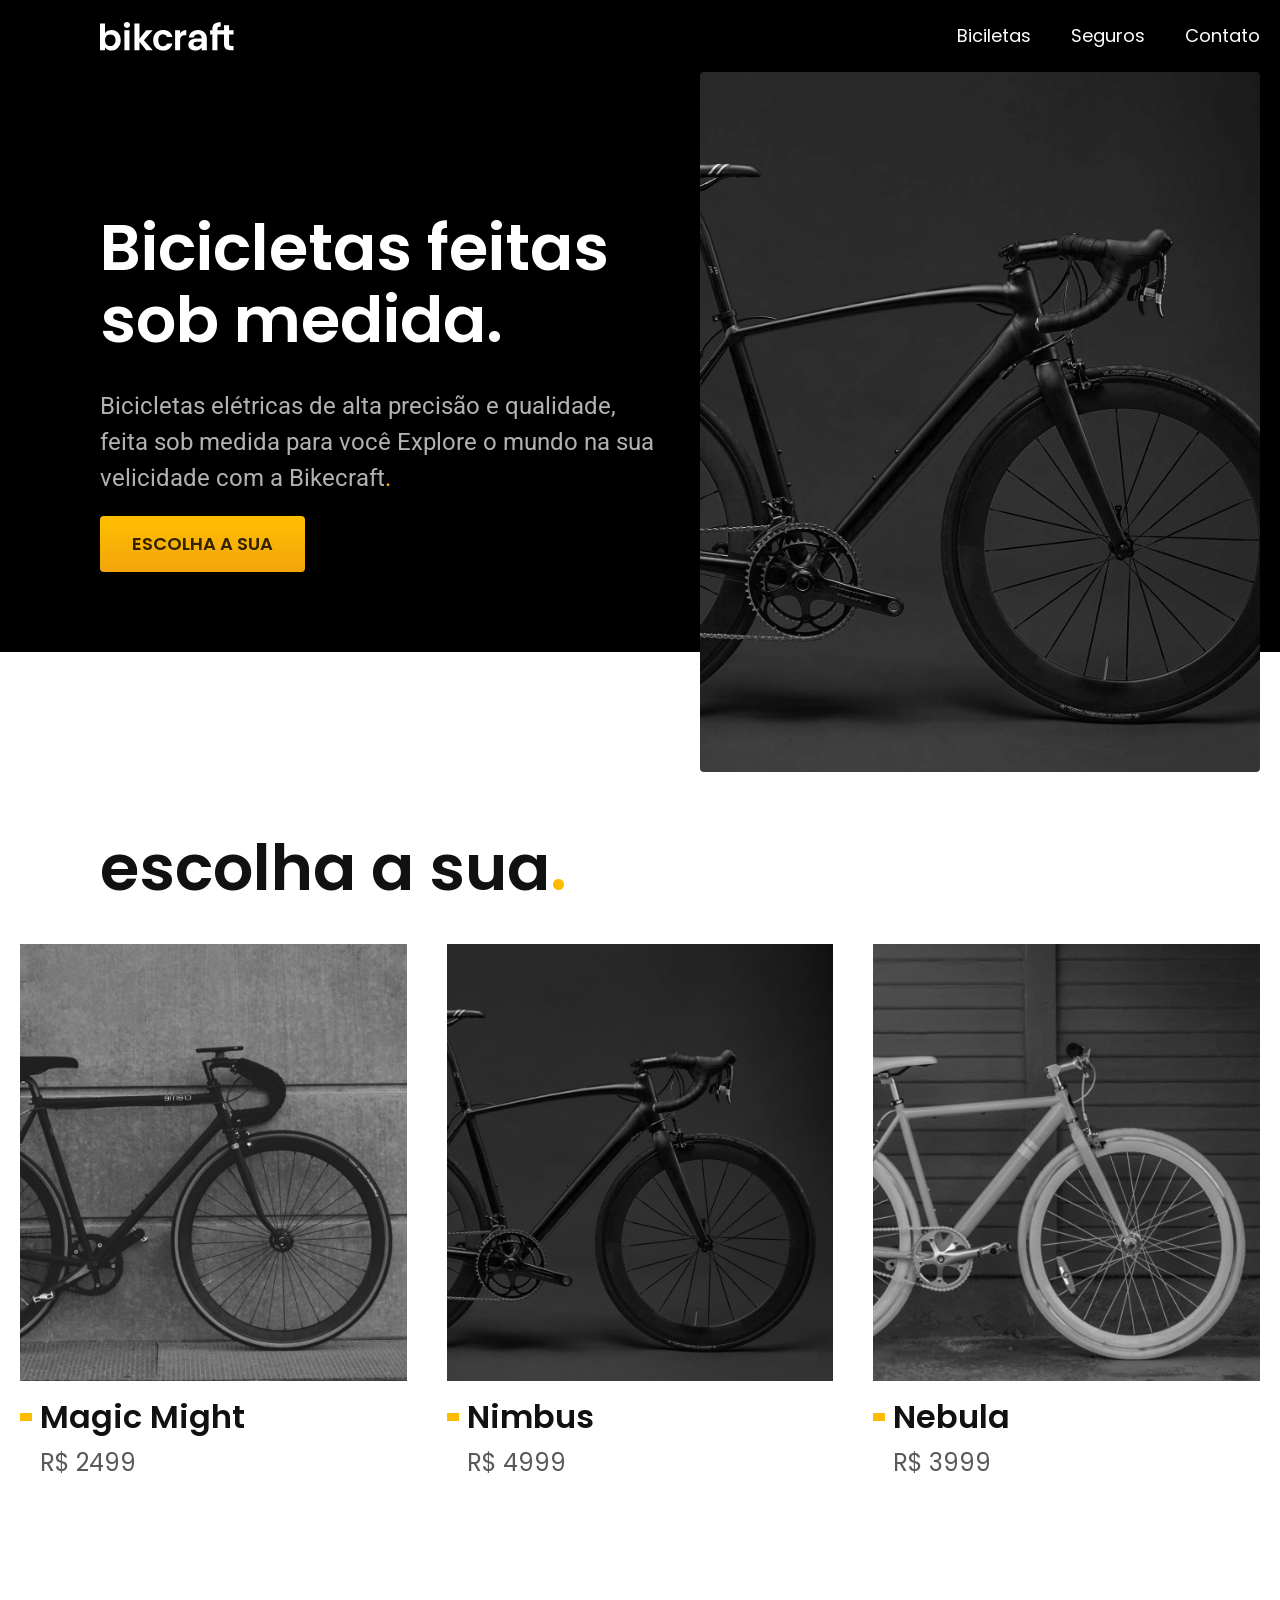
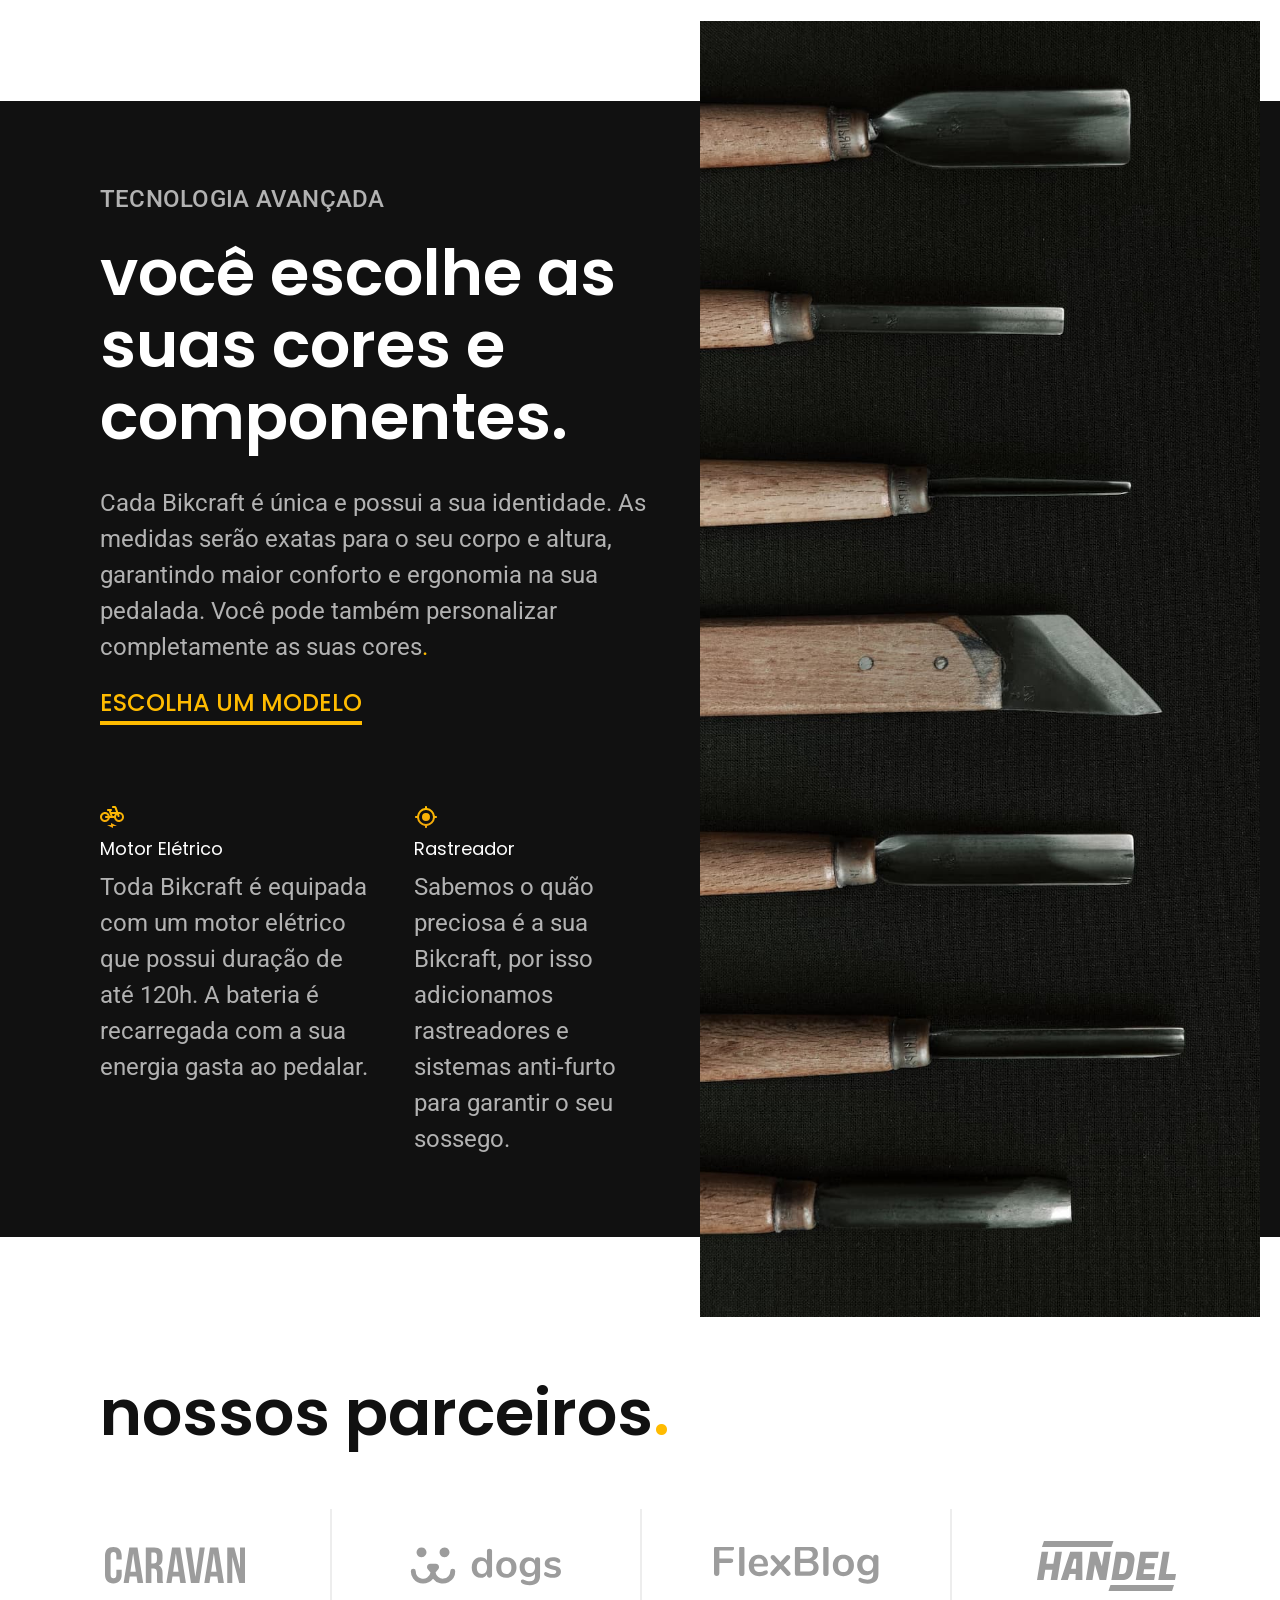
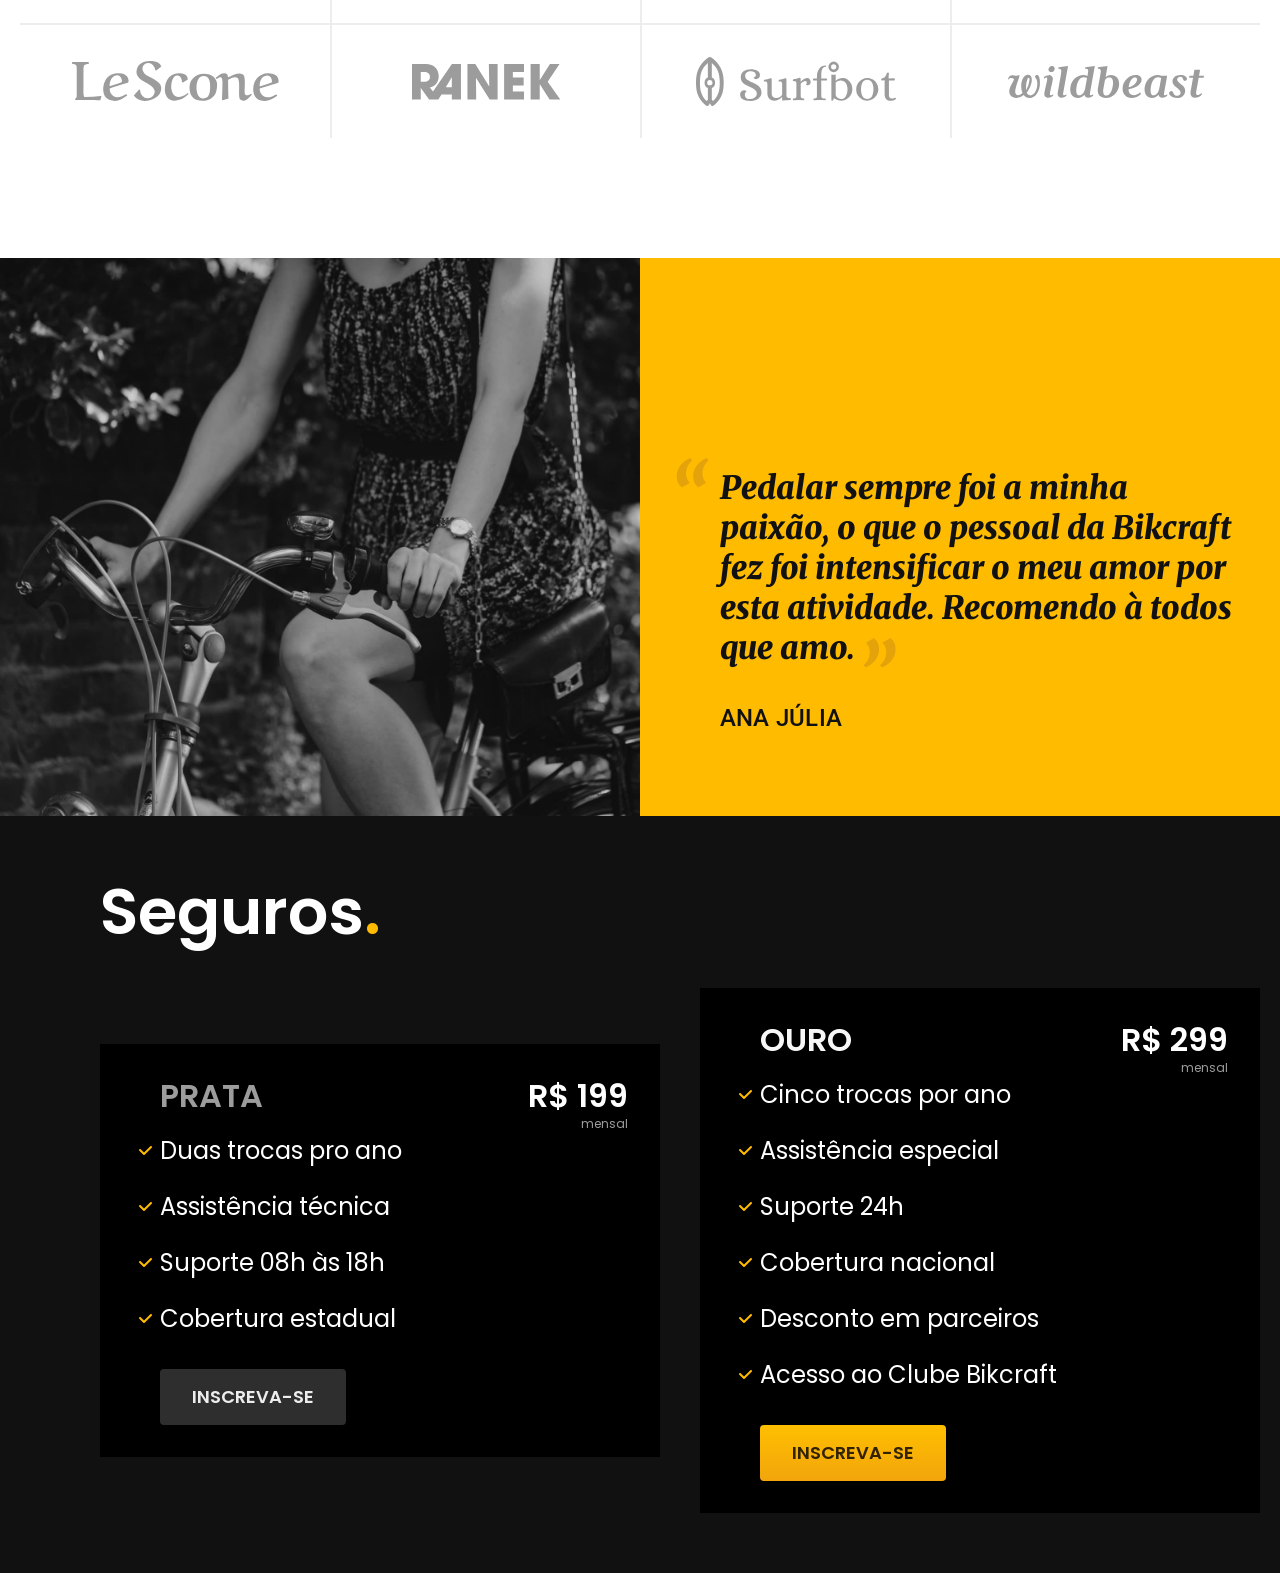
==== projeto-bikecraft/index.html @ 70ae2bdf "seguros" ====
<!DOCTYPE html>
<html lang="en">

<head>
    <meta charset="UTF-8">
    <meta name="viewport" content="width=device-width, initial-scale=1.0">
    <title>Bikecraft</title>
    <meta name="description"
        content="Bicicletas elétricas de alta precisão e qualidade, feita sob medida para o cliente. Explore o mundo na sua velocidade com a Bikecraft">

    <link rel="stylesheet" href="./css/style.css">

    <link rel="preconnect" href="https://fonts.googleapis.com">
    <link rel="preconnect" href="https://fonts.gstatic.com" crossorigin>
    <link
        href="https://fonts.googleapis.com/css2?family=Merriweather:ital,opsz,wght@0,18..144,300..900;1,18..144,300..900&family=Poppins:ital,wght@0,100;0,200;0,300;0,400;0,500;0,600;0,700;0,800;0,900;1,100;1,200;1,300;1,400;1,500;1,600;1,700;1,800;1,900&family=Roboto:ital,wght@0,100..900;1,100..900&display=swap"
        rel="stylesheet">
</head>

<body>
    <header class="header-bg">
        <div class="header container">
            <a href="./">
                <img src="./img/bikcraft.svg" alt="Bikecraft">
            </a>
            <nav aria-label="primaria">
                <ul class="header-menu font-1-m cor-0">
                    <li><a href="./biciletas">Biciletas</a></li>
                    <li><a href="./seguros">Seguros</a></li>
                    <li><a href="./contato">Contato</a></li>
                </ul>
            </nav>
        </div>
    </header>

    <main class="introducao-bg">
        <div class="introducao container">
            <div class="introducao-conteudo">
                <h1 class="font-1-xxl cor-0 ">Bicicletas feitas sob medida.</h1>
                <p class="font-2-l cor-5">Bicicletas elétricas de alta precisão e qualidade, feita sob medida para você
                    Explore o mundo na sua
                    velicidade com a Bikecraft<span class="cor-p1">.</span></p>
                <a class="botao" href="./bicicletas.html">Escolha a sua</a>
            </div>
            <div>
                <img src="./img/fotos/introducao.jpg" alt="bicicleta">
            </div>
        </div>
    </main>
    <article class="bicicletas-lista">
        <h2 class="container font-1-xxl">escolha a sua<span class="cor-p1">.</span></h2>
        <ul>
            <li>
                <a href="./bicicletas/magic.html">
                    <img src="./img/bicicletas/magic-home.jpg" alt="Bicicleta preta">
                    <h3 class="font-1-xl">Magic Might</h3>
                    <span class="font-2-m cor-8">R$ 2499</span>
                </a>
            </li>
            <li>
                <a href="./bicicletas/nimbus.html">
                    <img src="./img/bicicletas/nimbus-home.jpg" alt="Bicicleta preta">
                    <h3 class="font-1-xl">Nimbus</h3>
                    <span class="font-2-m cor-8">R$ 4999</span>
                </a>
            </li>
            <li>
                <a href="./bicicletas/nebula.html">
                    <img src="./img/bicicletas/nebula-home.jpg" alt="Bicicleta preta">
                    <h3 class="font-1-xl">Nebula</h3>
                    <span class="font-2-m cor-8">R$ 3999</span>
                </a>
            </li>

        </ul>
    </article>

    <article class="tecnologia-bg">
        <div class="tecnologia container">
            <div class="tecnologia-conteudo">
                <span class="font-2-l-b cor-5">tecnologia Avançada</span>
                <h2 class="font-1-xxl cor-0">você escolhe as suas cores e componentes.</h2>
                <p class="font-2-l cor-5">Cada Bikcraft é única e possui a sua identidade. As medidas serão exatas para
                    o seu corpo e altura, garantindo maior conforto e ergonomia na sua pedalada. Você pode também
                    personalizar completamente as suas cores<span class="cor-p1">.</span></p>
                <a class="link" href="./bicicletas.html">Escolha um modelo</a>
                <div class="tecnologia-vantagens">
                    <div>
                        <img src="./img/icones/eletrica.svg" alt="">
                        <h3 class="font-1-m cor-0">Motor Elétrico</h3>
                        <p class="font-2-s cor-5">Toda Bikcraft é equipada com um motor elétrico que possui duração de
                            até 120h. A bateria é recarregada com a sua energia gasta ao pedalar.</p>
                    </div>
                    <div>
                        <img src="./img/icones/rastreador.svg" alt="">
                        <h3 class="font-1-m cor-0">Rastreador</h3>
                        <p class="font-2-s cor-5">Sabemos o quão preciosa é a sua Bikcraft, por isso adicionamos
                            rastreadores e sistemas anti-furto para garantir o seu sossego.</p>
                    </div>
                </div>
            </div>
            <div class="tecnologia-imagem">
                <img src="./img/fotos/tecnologia.jpg" alt="">
            </div>
        </div>
    </article>

    <section class="parceiros" aria-label="Nossos Parceiros">
        <h2 class="container font-1-xxl">nossos parceiros<span class="cor-p1">.</span></h2>

        <ul>
            <li><img src="./img/parceiros/caravan.svg" alt="caravan"></li>
            <li><img src="./img/parceiros/dogs.svg" alt="dogs"></li>
            <li><img src="./img/parceiros/flexblog.svg" alt="flexblog"></li>
            <li><img src="./img/parceiros/handel.svg" alt="handel"></li>
            <li><img src="./img/parceiros/lescone.svg" alt="lescone"></li>
            <li><img src="./img/parceiros/ranek.svg" alt="ranek"></li>
            <li><img src="./img/parceiros/surfbot.svg" alt="surfbot"></li>
            <li><img src="./img/parceiros/wildbeast.svg" alt="wildbeast"></li>
        </ul>
    </section>

    <section class="depoimento" aria-label="Depoimento">
        <div>
            <img src="./img/fotos/depoimento.jpg" alt="Pessoa pedalando uma bicicleta Bikecraft">
        </div>
        <div class="depoimento-conteudo">
            <blockquote class="font-1-xl cor-p5">
                <p>Pedalar sempre foi a minha paixão, o que o pessoal da Bikcraft fez foi intensificar o meu amor por
                    esta atividade. Recomendo à todos que amo.</p>
            </blockquote>
            <span class=" font-2-l-b">Ana Júlia</span>
        </div>
    </section>

    <article class="seguros-bg">
        <div class="seguros container">
            <h2 class="font-1-xxl cor-0">
                Seguros<span class="cor-p1">.</span>
            </h2>

            <div class="seguros-item">
                <h3 class="font-1-xl cor-6">PRATA</h3>
                <span class="font-1-xl cor-0">R$ 199 <Span class="font-1-xs cor-6">mensal</Span></span>
                <ul class="font-2-m cor-0">
                    <li>Duas trocas pro ano</li>
                    <li>Assistência técnica</li>
                    <li>Suporte 08h às 18h</li>
                    <li>Cobertura estadual</li>
                </ul>
                <a class="botao segundario" href="./orcamento.html">Inscreva-se</a>
            </div>

            <div class="seguros-item">
                <h3 class="font-1-xl cor-1">OURO</h3>
                <span class="font-1-xl cor-0">R$ 299 <Span class="font-1-xs cor-6">mensal</Span></span>
                <ul class="font-2-m cor-0">
                    <li>Cinco trocas por ano</li>
                    <li>Assistência especial</li>
                    <li>Suporte 24h</li>
                    <li>Cobertura nacional</li>
                    <li>Desconto em parceiros</li>
                    <li>Acesso ao Clube Bikcraft</li>
                </ul>
                <a class="botao" href="./orcamento.html">Inscreva-se</a>
            </div>
        </div>
    </article>
</body>

</html>
---- projeto-bikecraft/css/style.css ----
@import url("./global/global.css");
@import url("./ultilidades/componentes.css");
@import url("./ultilidades/cores.css");

@import url("./global/header.css");

/* utilidades */
@import url("ultilidades/tipografria.css");

/* home */
@import url("./home/introducao.css");
@import url("./home/tecnologia.css");
@import url("./home/parceiros.css");
@import url("./home/depoimento.css");

/* bicicletas */
@import url("./bicicletas/bicicletas-lista.css");

/*Seguros*/
@import url("./seguros/seguros.css");
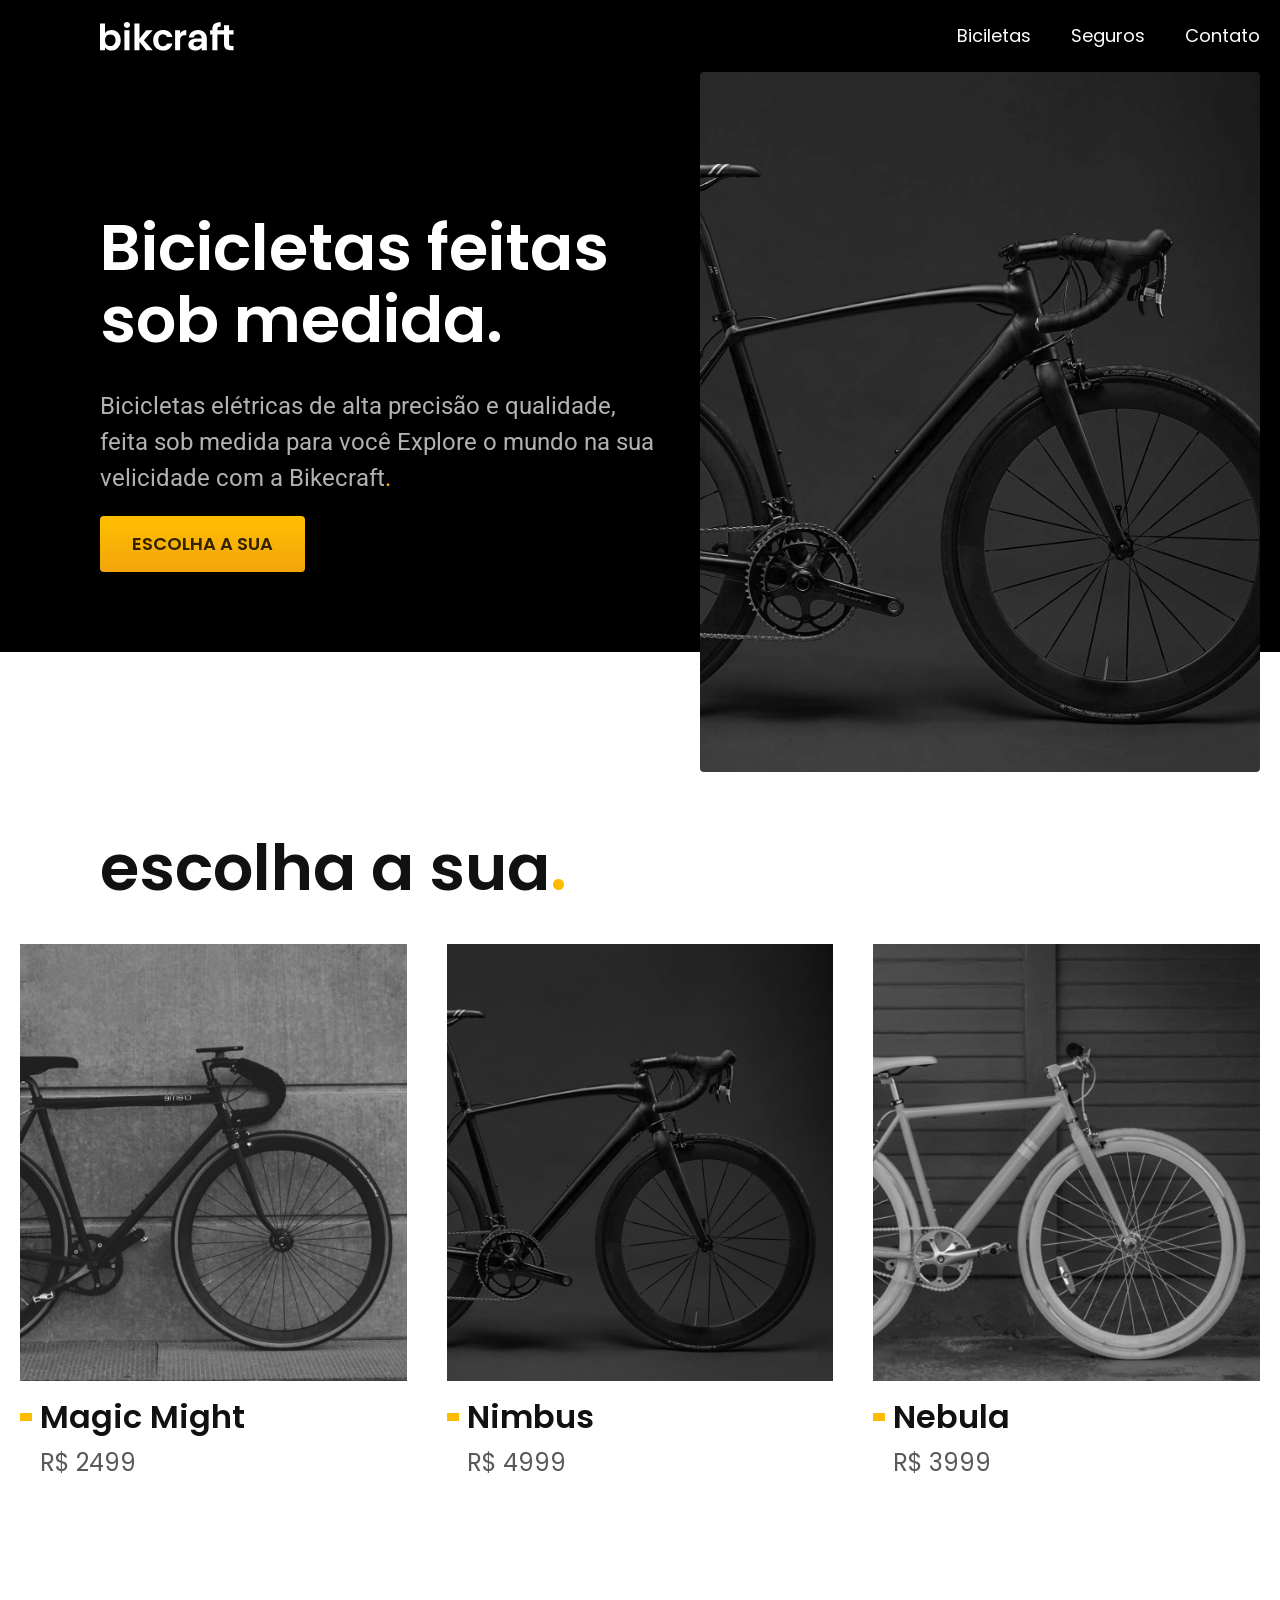
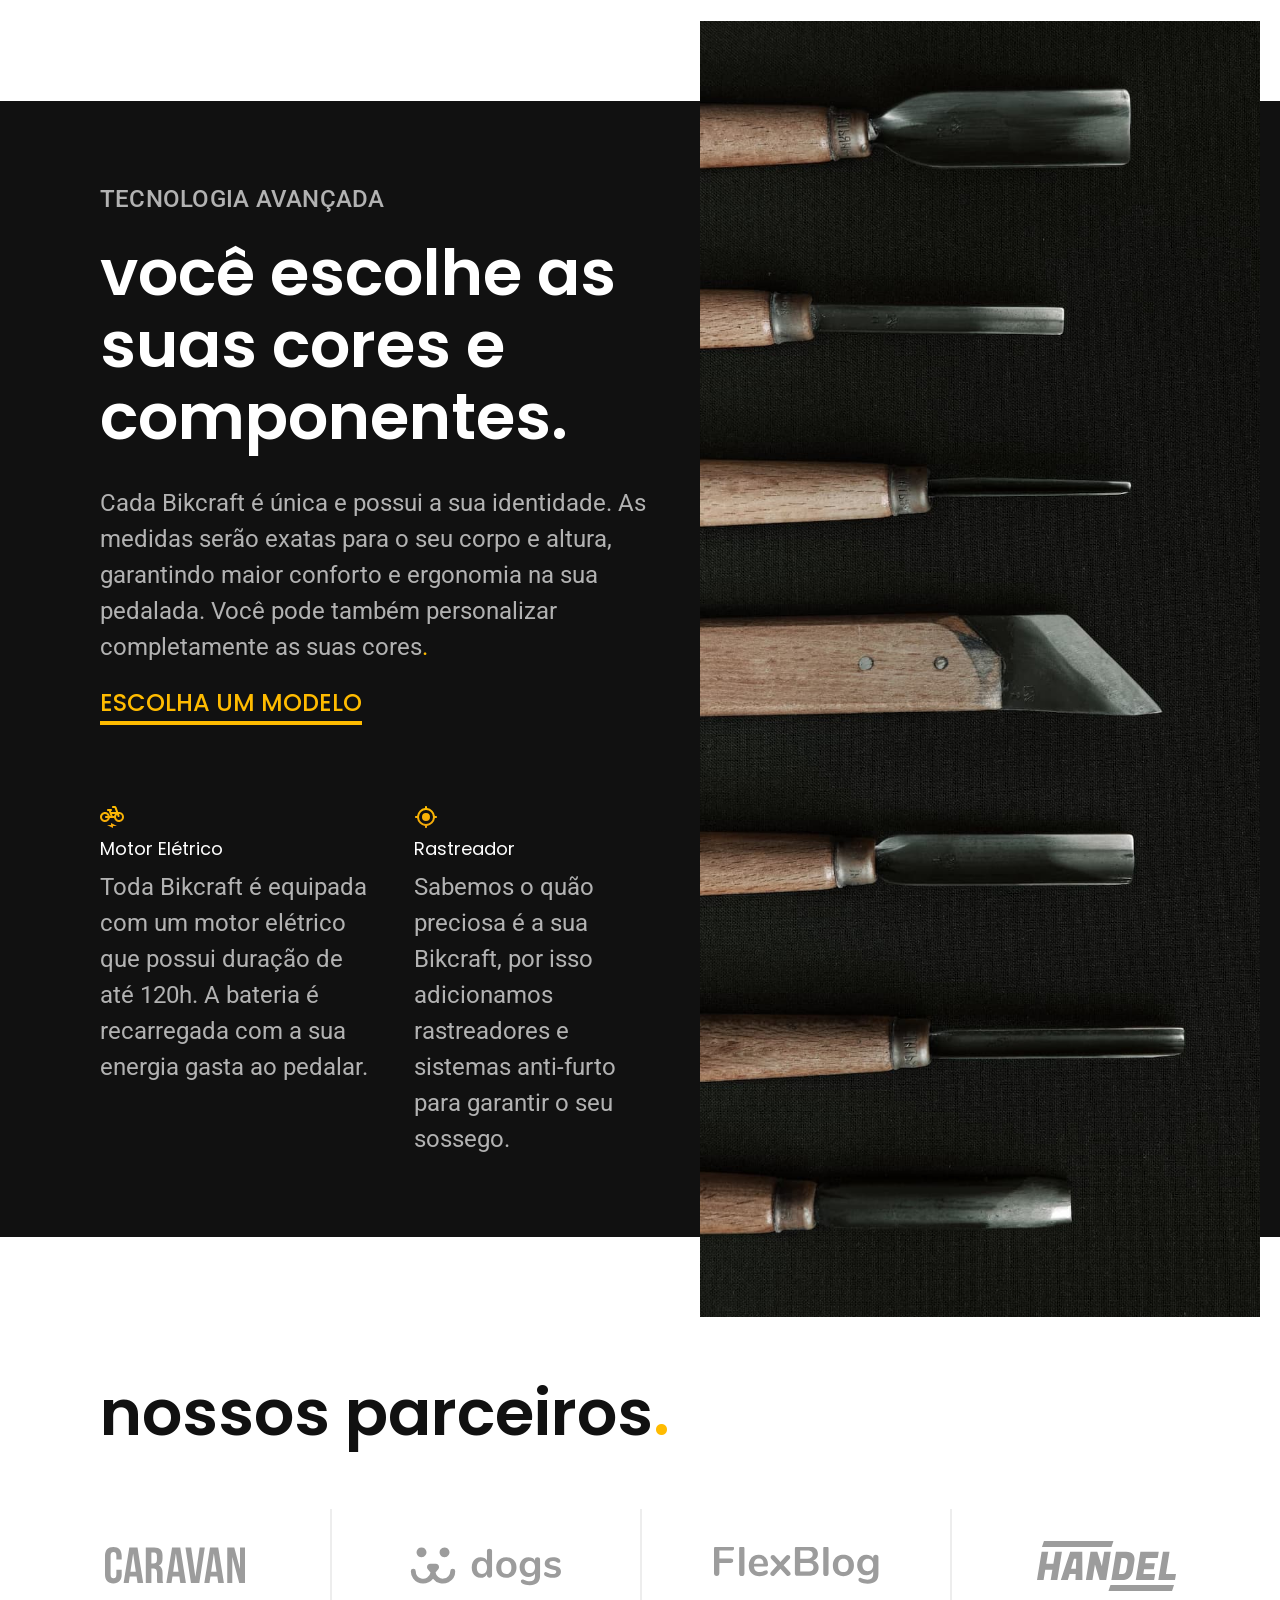
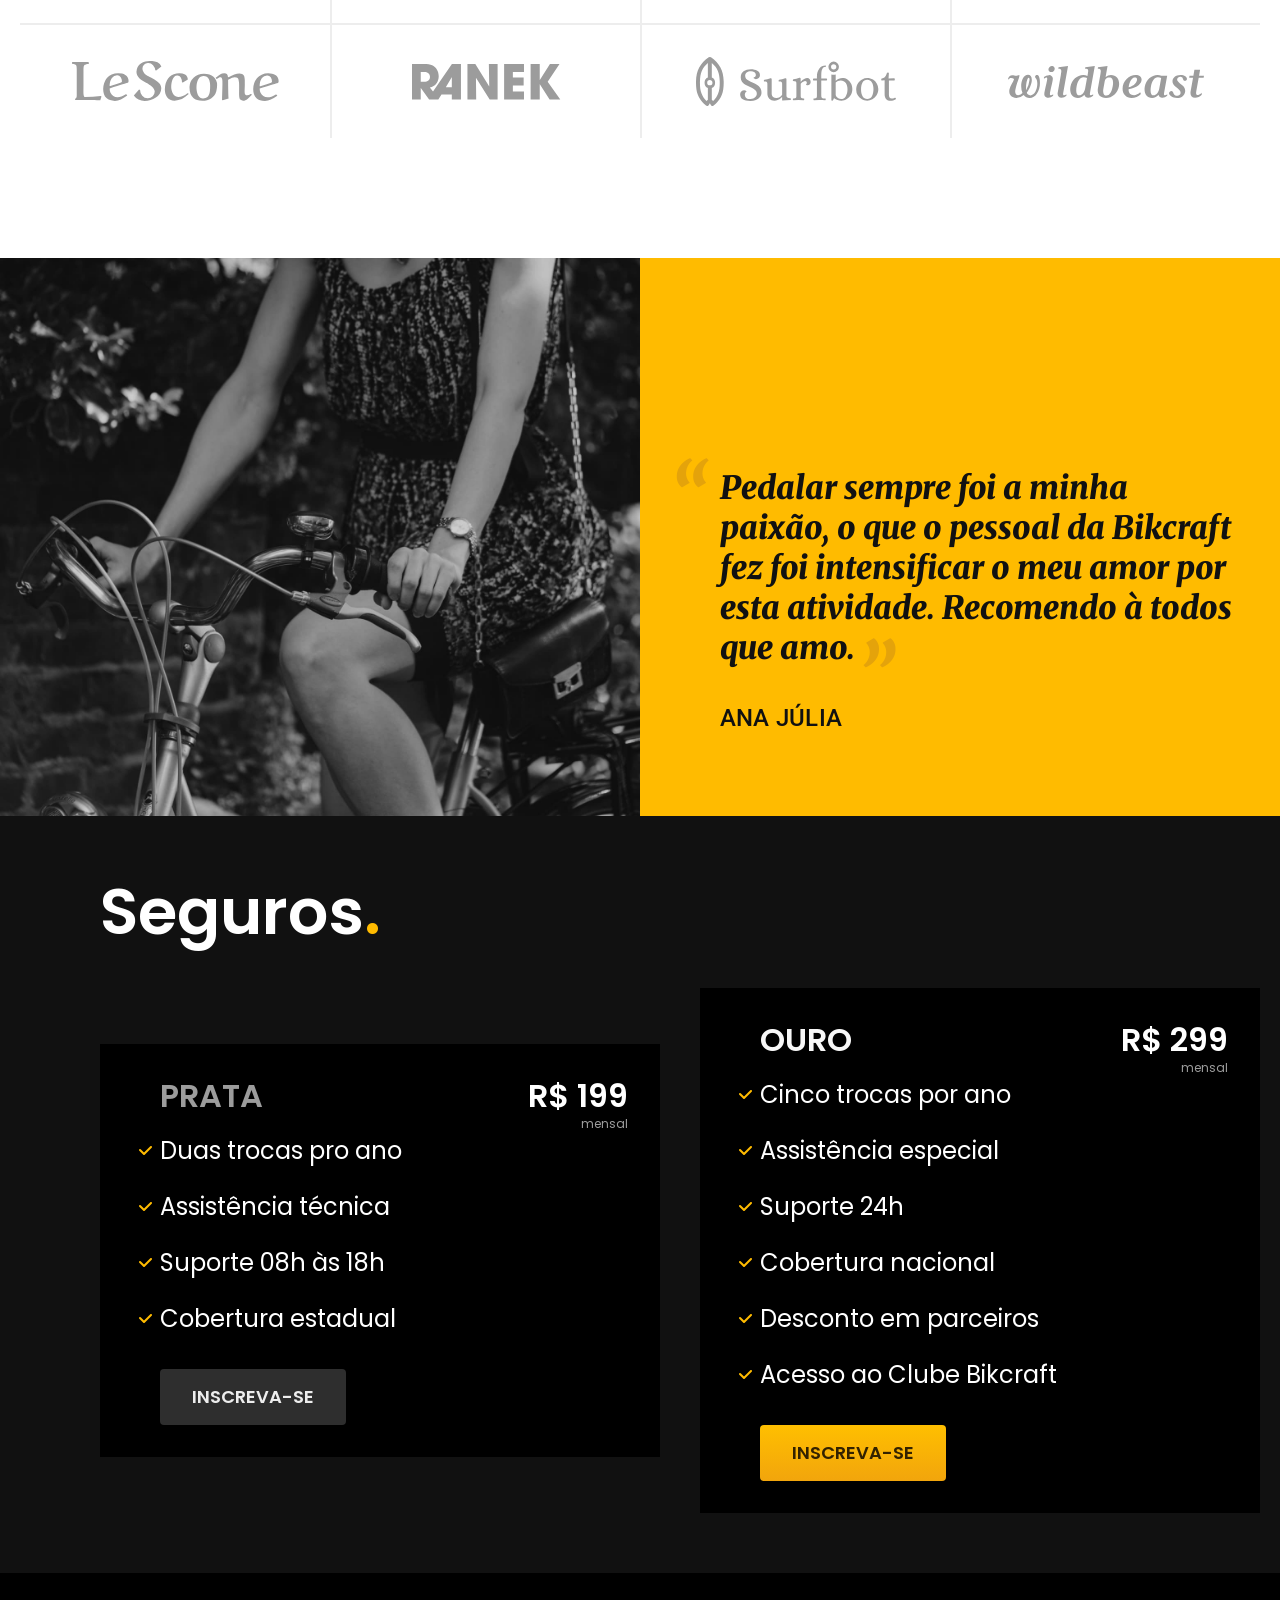
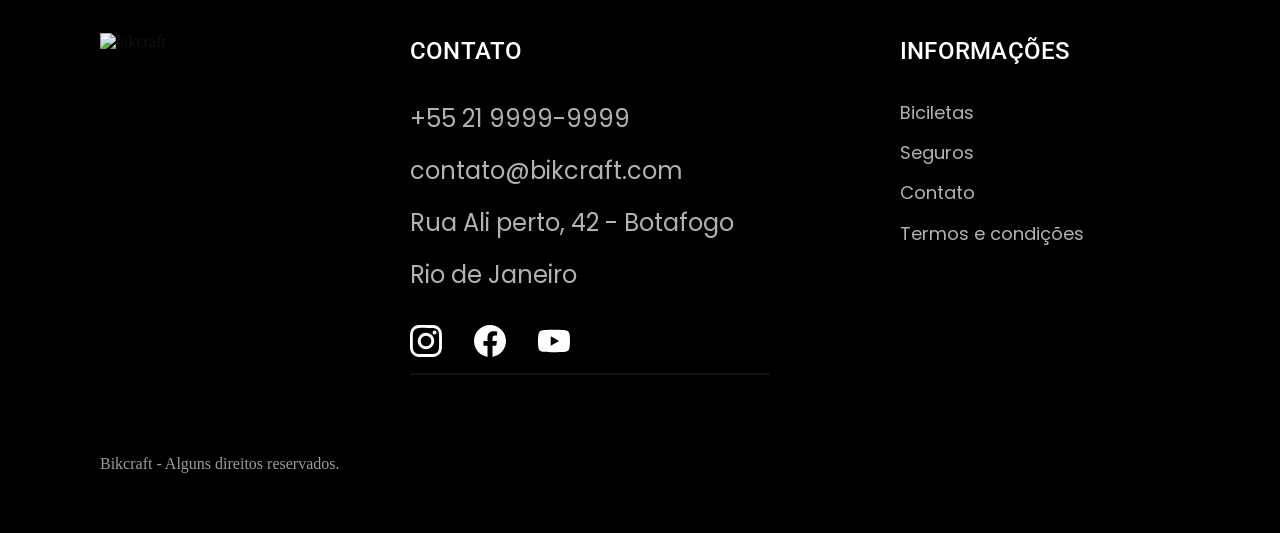
==== commit 033273c3: "footer" ====
--- a/projeto-bikecraft/index.html
+++ b/projeto-bikecraft/index.html
@@ -166,6 +166,48 @@
             </div>
         </div>
     </article>
+
+    <footer class="footer-bg">
+        <div class="footer container">
+            <img src="/img/bikcraft.svg" alt="bikcraft">
+            <div class="footer-contato">
+                <h3 class="font-2-l-b cor-0">Contato</h3>
+                <ul class="cor-5 font-2-m">
+                    <li>
+                        <a href="tel:+552199999999">+55 21 9999-9999</a>
+                    </li>
+                    <li>
+                        <a href="mailto:contato@bikcraft.com">contato@bikcraft.com</a>
+                    </li>
+                    <li>Rua Ali perto, 42 - Botafogo</li>
+                    <li>Rio de Janeiro</li>
+                </ul>
+                <div class="footer-redes">
+                    <a href="./">
+                        <img src="./img/redes/instagram.svg" alt="">
+                    </a>
+                    <a href="./">
+                        <img src="./img/redes/facebook.svg" alt="">
+                    </a>
+                    <a href="./">
+                        <img src="./img/redes/youtube.svg" alt="">
+                    </a>
+                </div>
+            </div>
+            <div class="footer-informacoes">
+                <h3 class="font-2-l-b cor-0">Informações</h3>
+                <nav>
+                    <ul class="font-1-m cor-5">
+                        <li><a href="./biciletas">Biciletas</a></li>
+                        <li><a href="./seguros">Seguros</a></li>
+                        <li><a href="./contato">Contato</a></li>
+                        <li><a href="./termos.html">Termos e condições</a></li>
+                    </ul>
+                </nav>
+            </div>
+            <p class="footer-copy cor-6">Bikcraft - Alguns direitos reservados.</p>
+        </div>
+    </footer>
 </body>
 
 </html>
--- a/projeto-bikecraft/css/style.css
+++ b/projeto-bikecraft/css/style.css
@@ -3,6 +3,7 @@
 @import url("./ultilidades/cores.css");
 
 @import url("./global/header.css");
+@import url("./global/footer.css");
 
 /* utilidades */
 @import url("ultilidades/tipografria.css");
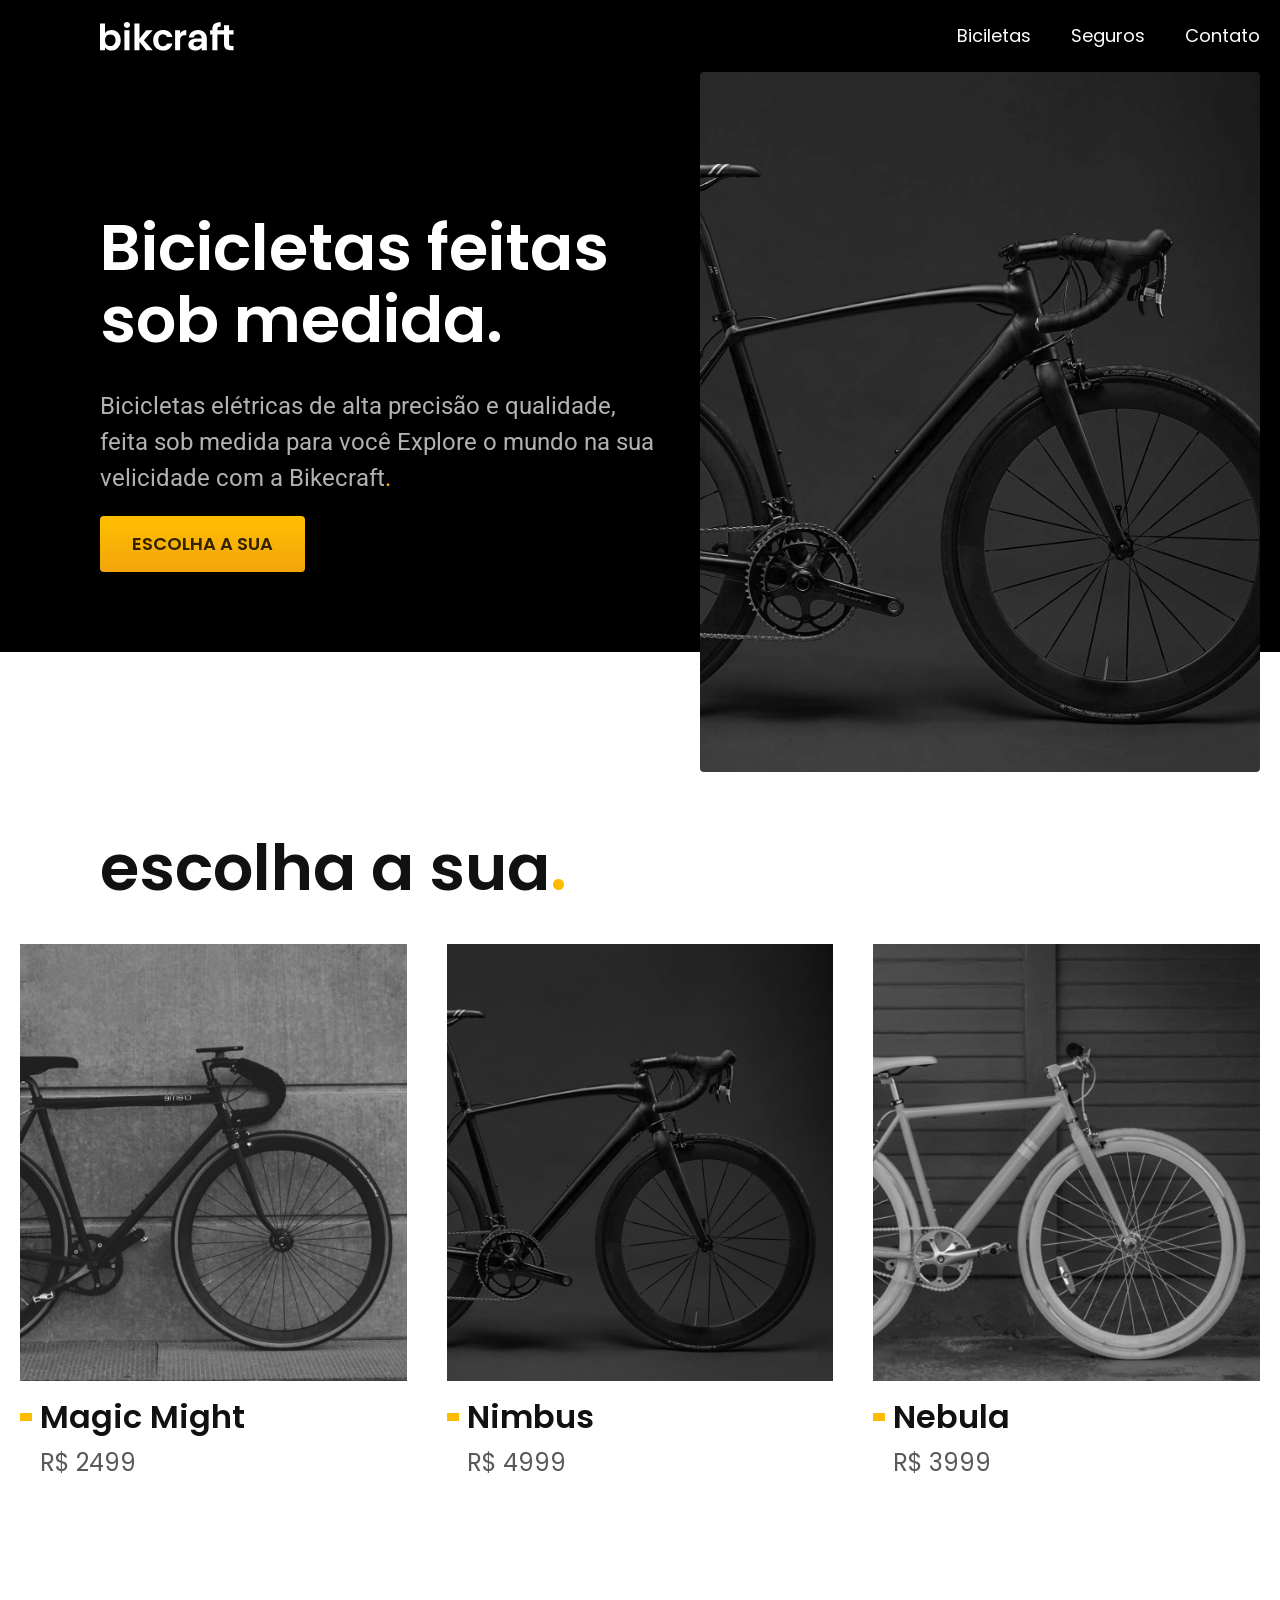
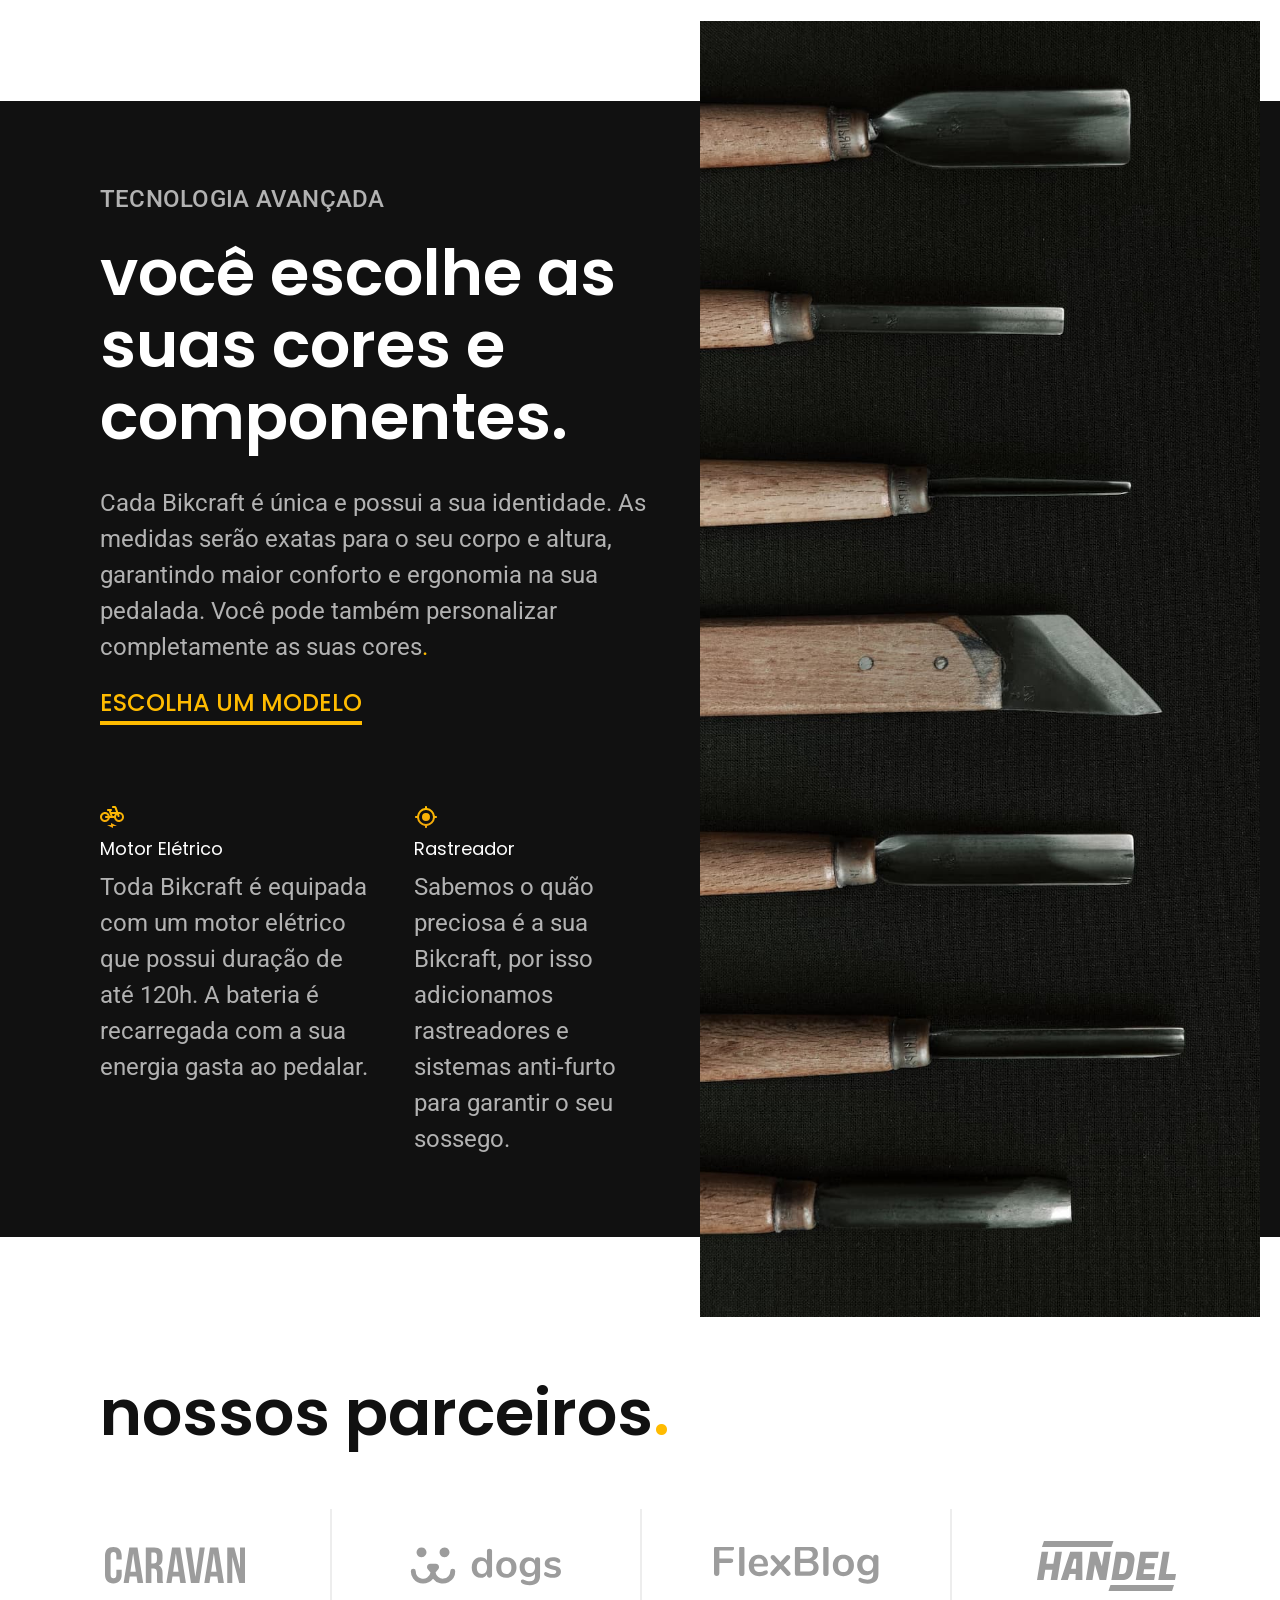
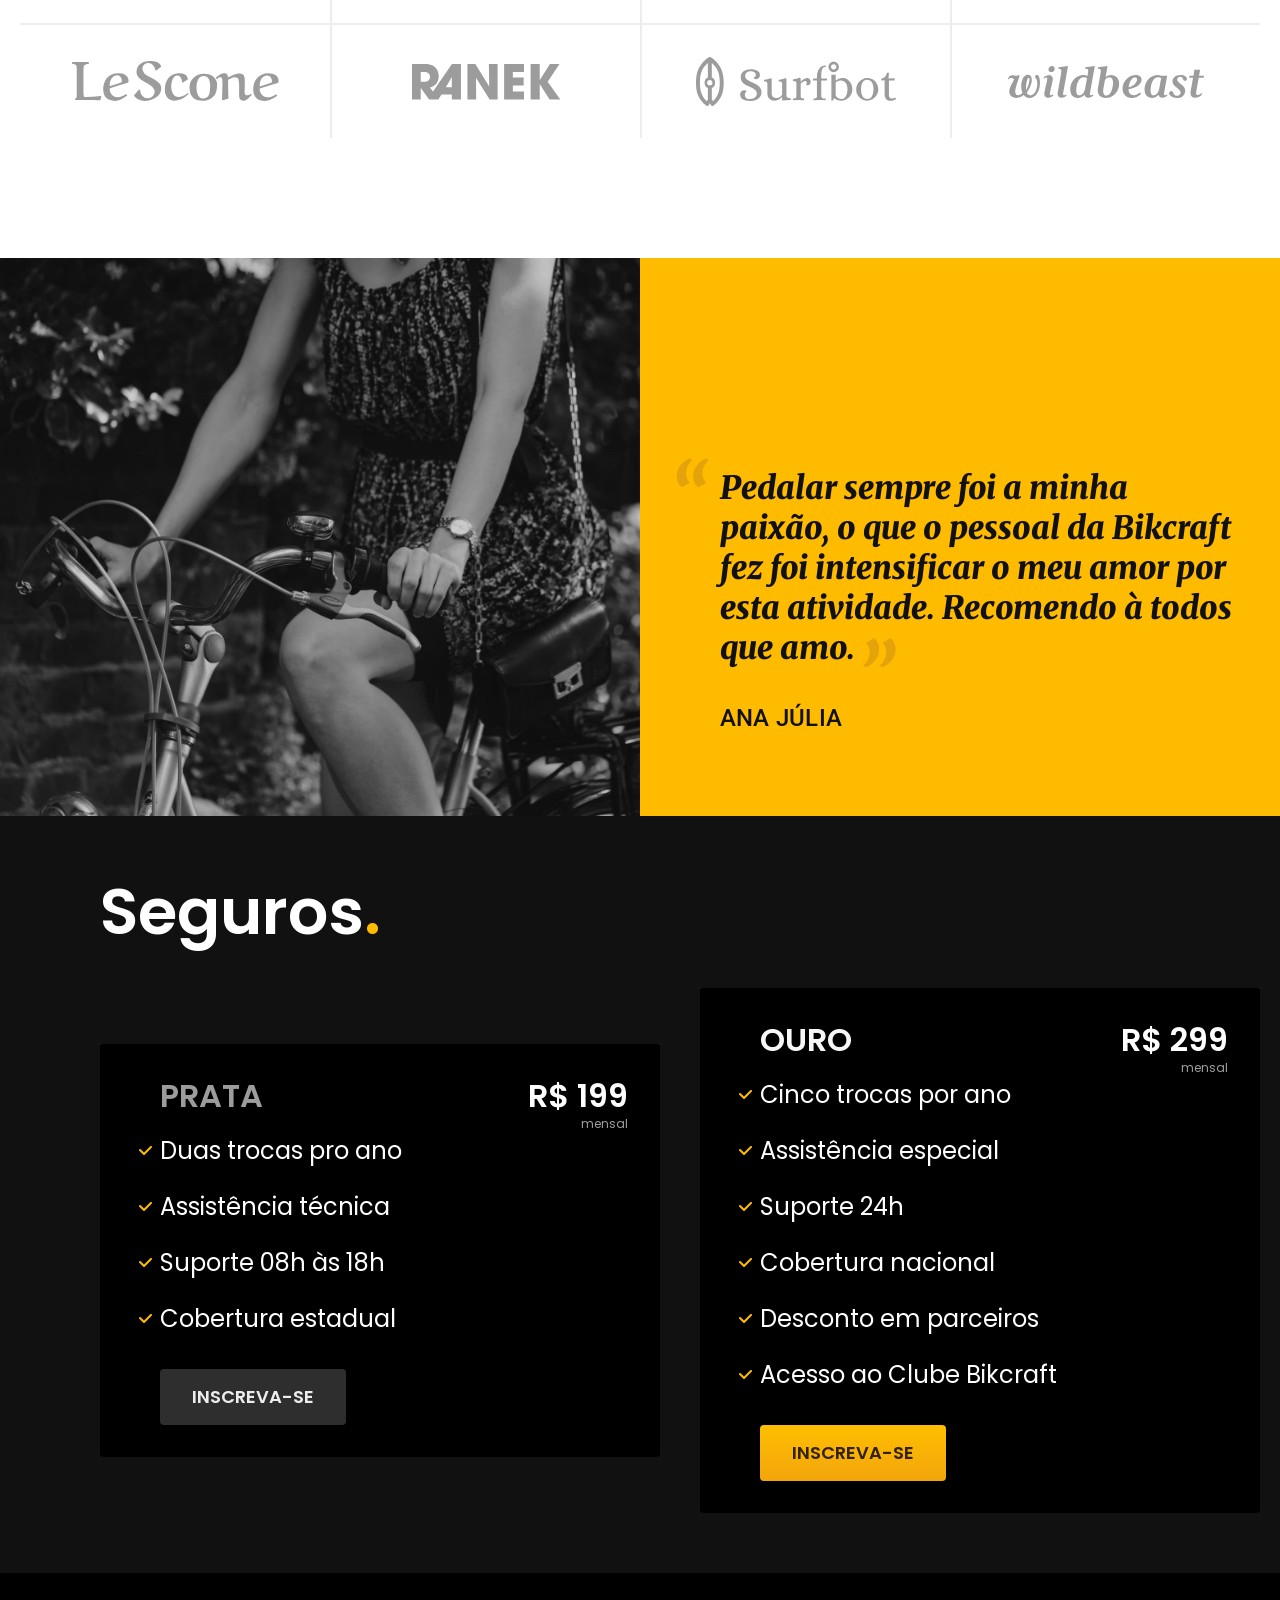
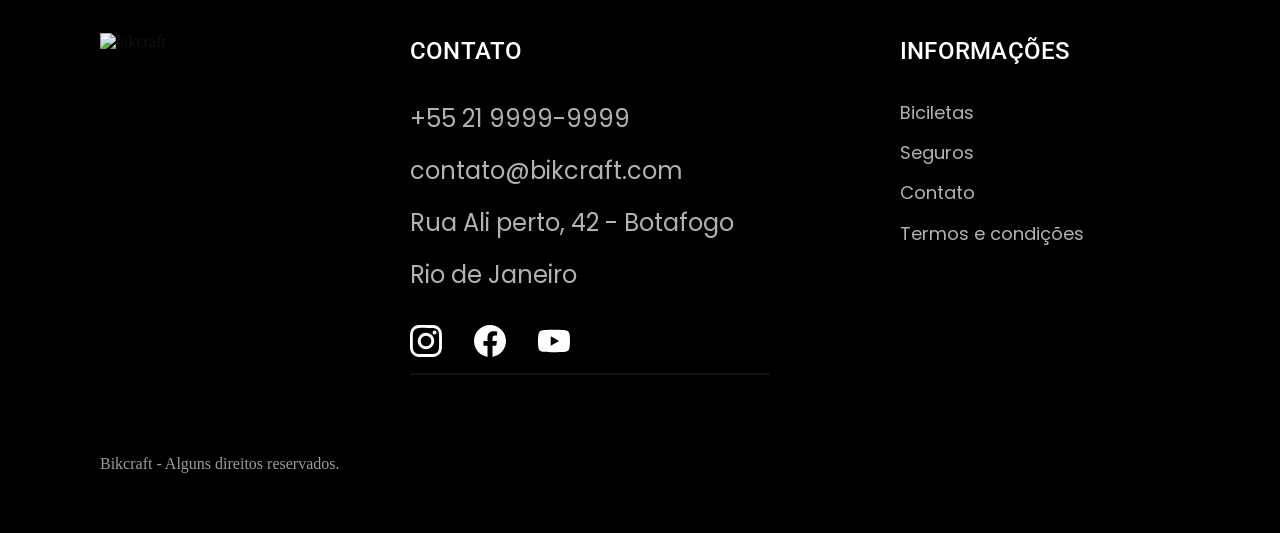
==== commit d40afa5b: "pagina seguros/ reajustes com os <a>" ====
--- a/projeto-bikecraft/index.html
+++ b/projeto-bikecraft/index.html
@@ -25,9 +25,9 @@
             </a>
             <nav aria-label="primaria">
                 <ul class="header-menu font-1-m cor-0">
-                    <li><a href="./biciletas">Biciletas</a></li>
-                    <li><a href="./seguros">Seguros</a></li>
-                    <li><a href="./contato">Contato</a></li>
+                    <li><a href="./bicicletas.html">Biciletas</a></li>
+                    <li><a href="./seguros.html">Seguros</a></li>
+                    <li><a href="./contato.html">Contato</a></li>
                 </ul>
             </nav>
         </div>
--- a/projeto-bikecraft/css/style.css
+++ b/projeto-bikecraft/css/style.css
@@ -16,7 +16,12 @@
 
 /* bicicletas */
 @import url("./bicicletas/bicicletas-lista.css");
+@import url("./bicicletas/bicicletas.css");
 
 /*Seguros*/
 @import url("./seguros/seguros.css");
+@import url("./seguros/vantagens.css");
+@import url("./seguros/perguntas.css");
 
+/*Termos*/
+@import url("./termos/termos.css");
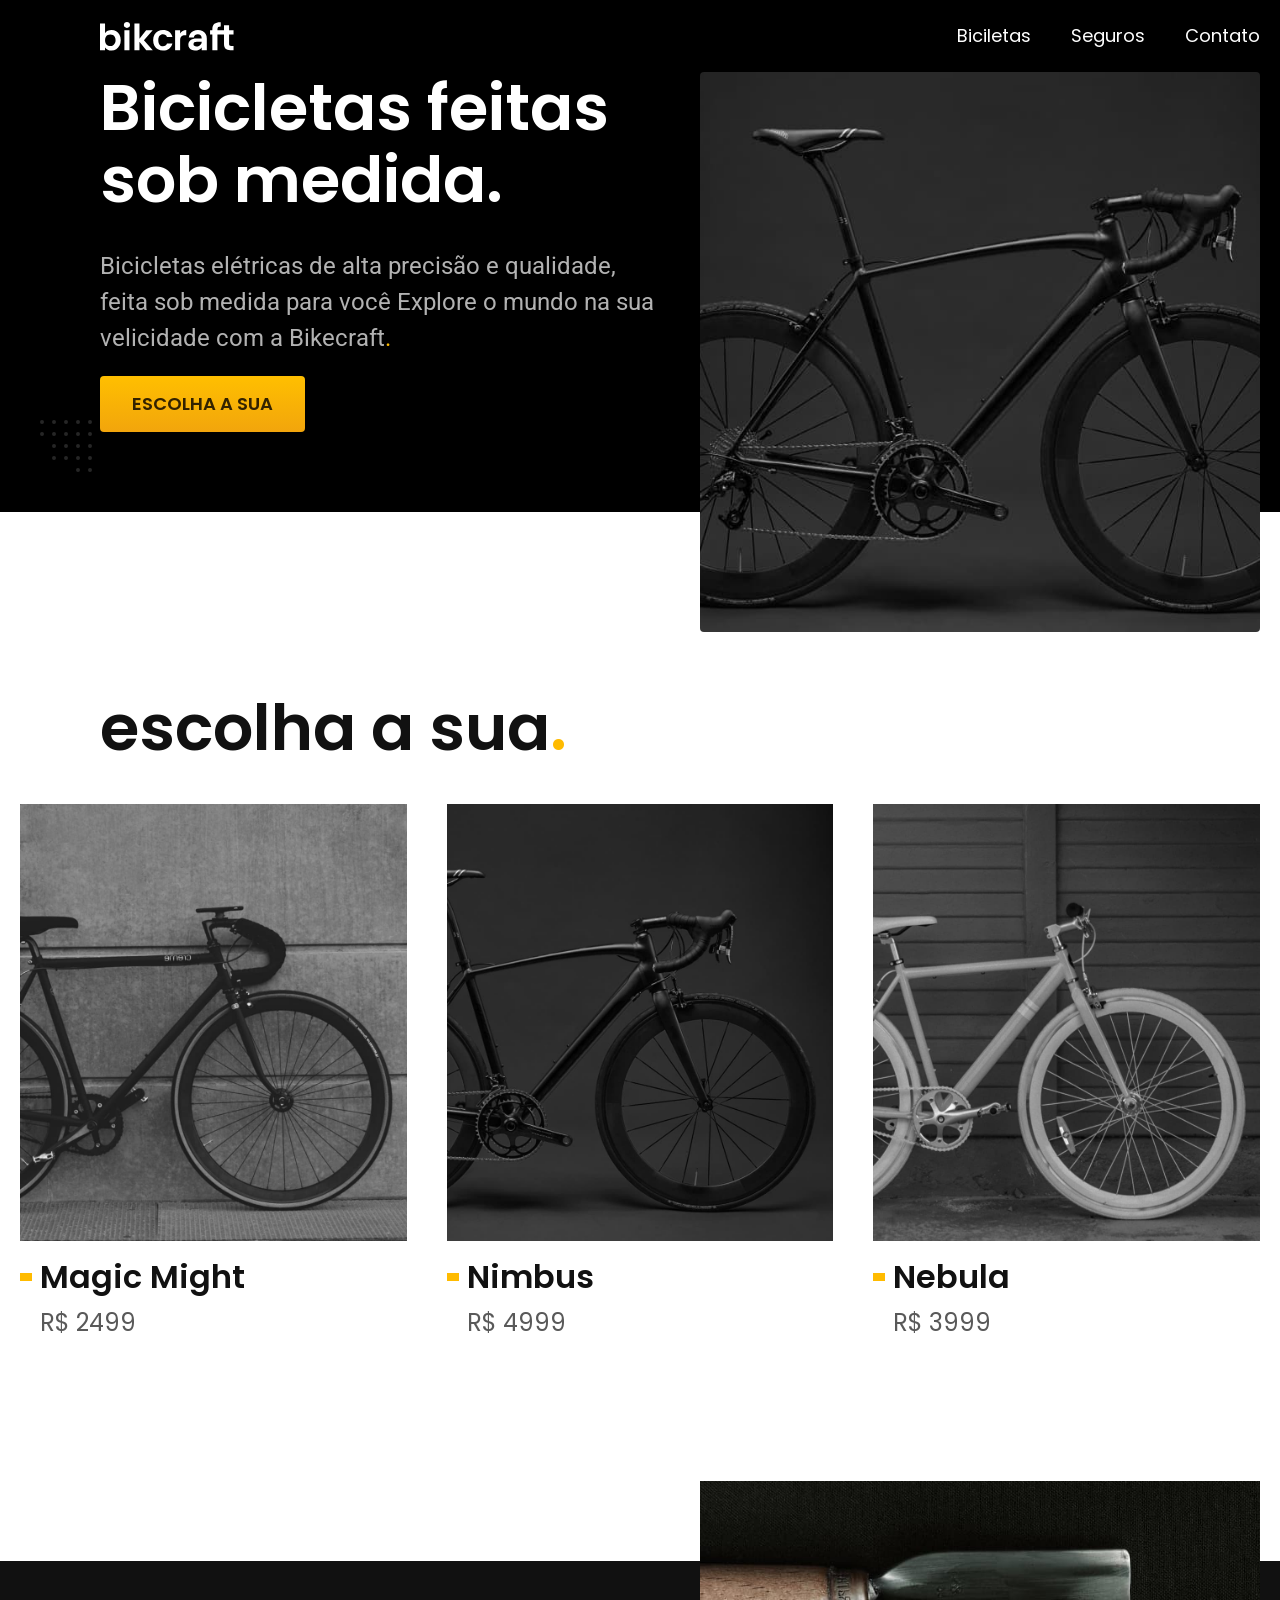
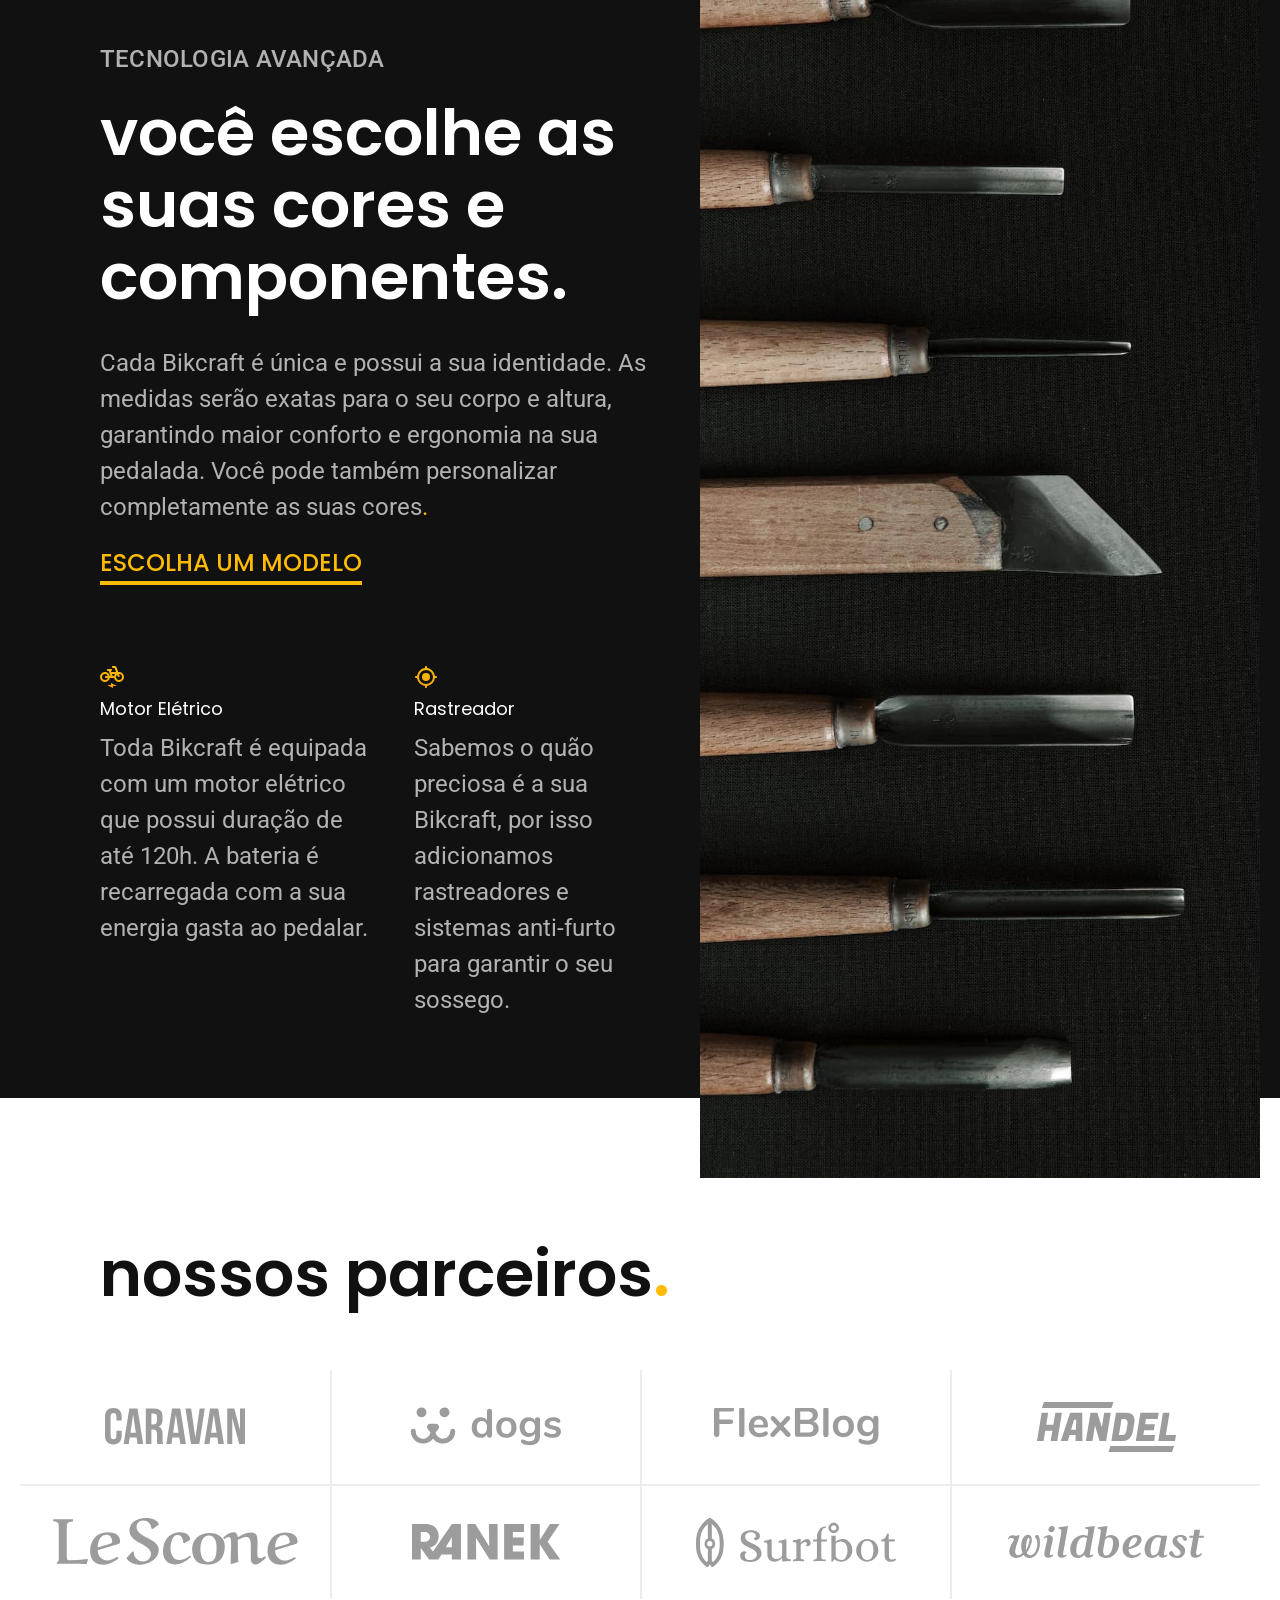
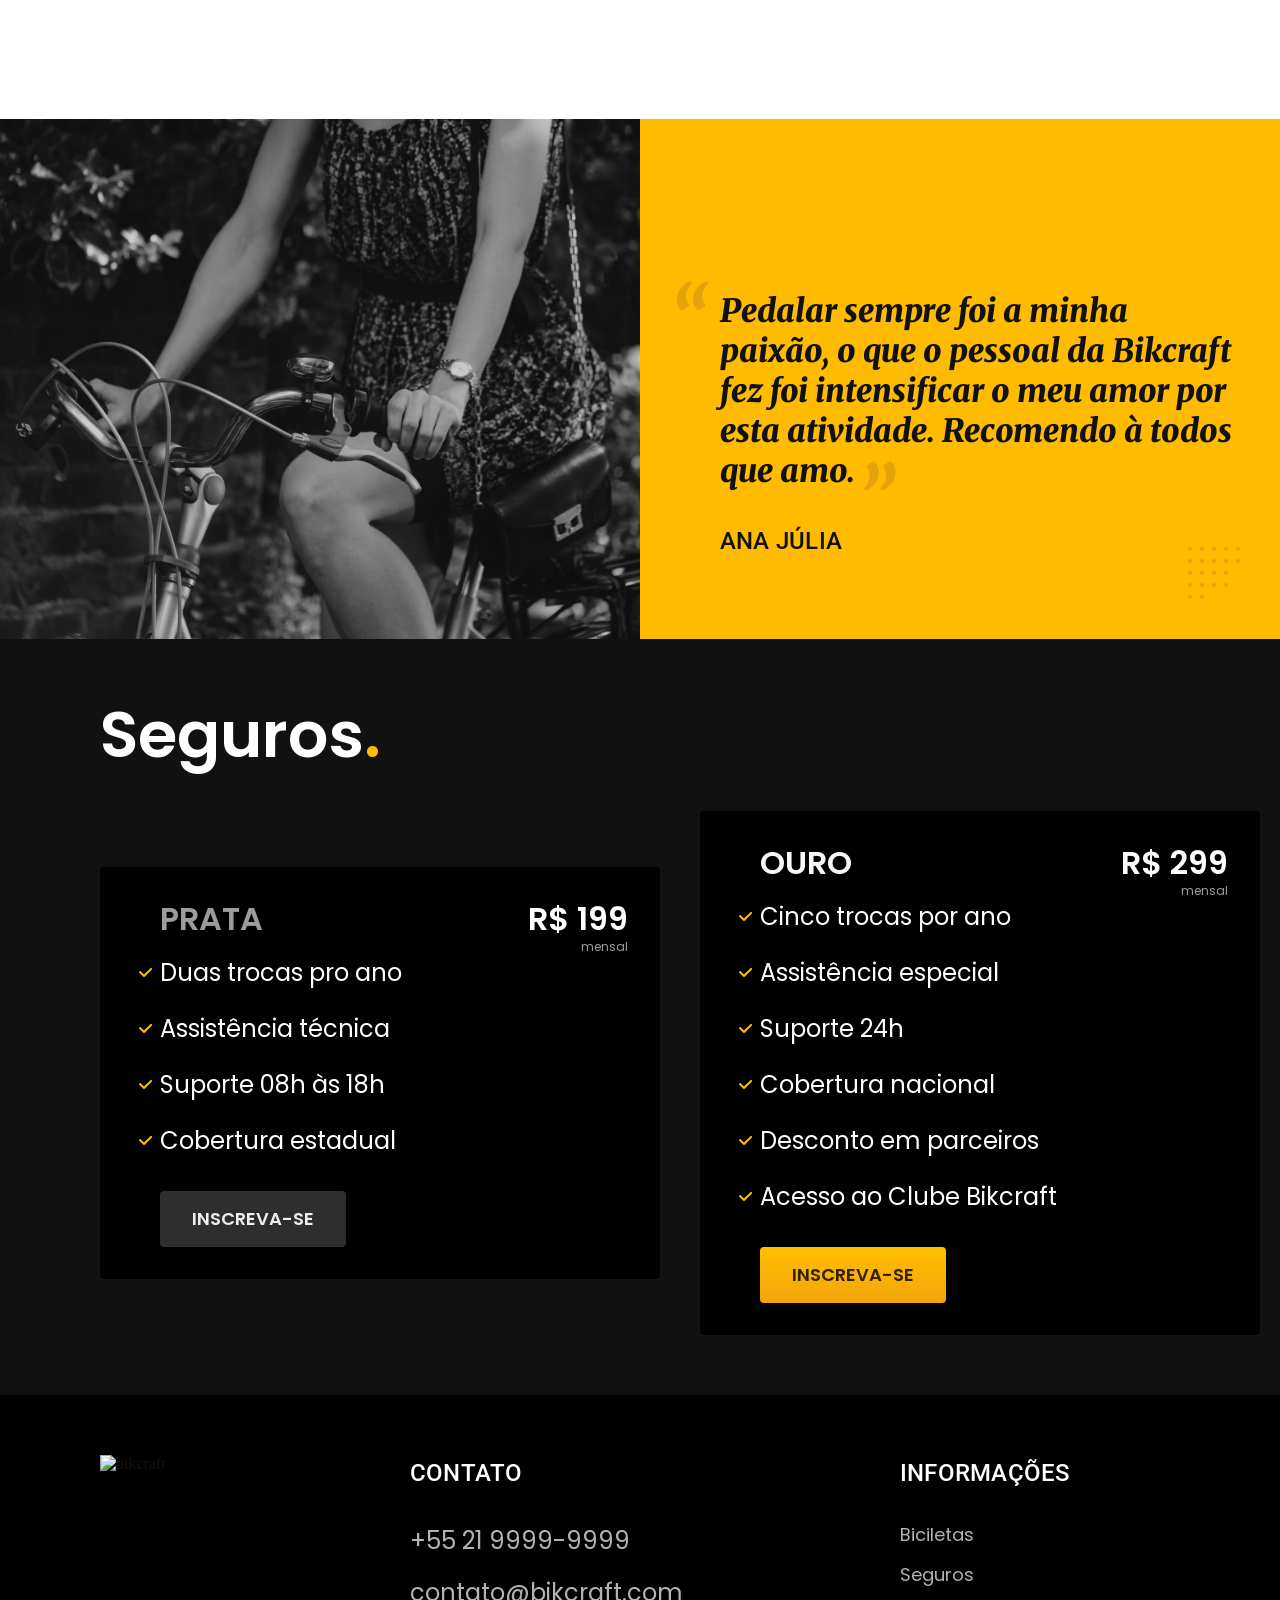
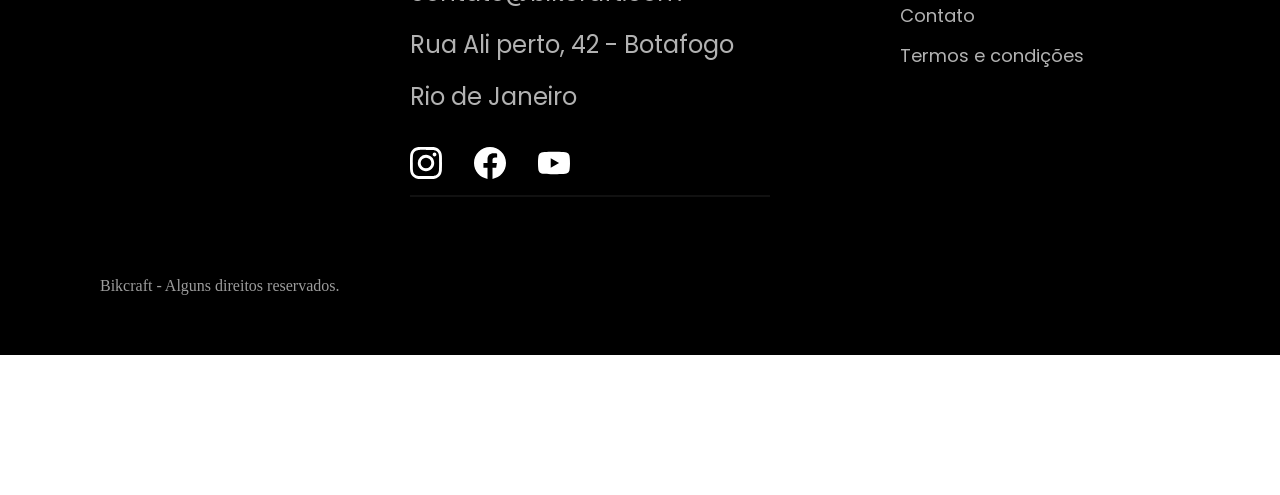
==== commit 7d841b59: "otimizações." ====
--- a/projeto-bikecraft/index.html
+++ b/projeto-bikecraft/index.html
@@ -8,6 +8,7 @@
     <meta name="description"
         content="Bicicletas elétricas de alta precisão e qualidade, feita sob medida para o cliente. Explore o mundo na sua velocidade com a Bikecraft">
 
+    <link rel="preload" href="./css/style.css" as="style">
     <link rel="stylesheet" href="./css/style.css">
 
     <link rel="preconnect" href="https://fonts.googleapis.com">
@@ -21,7 +22,7 @@
     <header class="header-bg">
         <div class="header container">
             <a href="./">
-                <img src="./img/bikcraft.svg" alt="Bikecraft">
+                <img src="./img/bikcraft.svg" width="136" height="32" alt="Bikecraft">
             </a>
             <nav aria-label="primaria">
                 <ul class="header-menu font-1-m cor-0">
@@ -42,9 +43,10 @@
                     velicidade com a Bikecraft<span class="cor-p1">.</span></p>
                 <a class="botao" href="./bicicletas.html">Escolha a sua</a>
             </div>
-            <div>
-                <img src="./img/fotos/introducao.jpg" alt="bicicleta">
-            </div>
+            <picture>
+                <source media="(max-width: 800px)" srcset="./img/bicicletas/nimbus.jpg">
+                <img src="./img/fotos/introducao.jpg" width="1280" height="1600" alt="bicicleta">
+            </picture>
         </div>
     </main>
     <article class="bicicletas-lista">
@@ -52,21 +54,30 @@
         <ul>
             <li>
                 <a href="./bicicletas/magic.html">
-                    <img src="./img/bicicletas/magic-home.jpg" alt="Bicicleta preta">
+                    <picture>
+                        <source media="(max-width: 800px)" srcset="./img/bicicletas/magic-home.jpg" >
+                        <img src="./img/bicicletas/magic-home.jpg" width="920" height="1040" alt="Bicicleta preta">
+                    </picture>
                     <h3 class="font-1-xl">Magic Might</h3>
                     <span class="font-2-m cor-8">R$ 2499</span>
                 </a>
             </li>
             <li>
                 <a href="./bicicletas/nimbus.html">
-                    <img src="./img/bicicletas/nimbus-home.jpg" alt="Bicicleta preta">
+                    <picture>
+                        <source media="(max-width: 800px)" srcset="./img/bicicletas/nimbus-home.jpg" >
+                        <img src="./img/bicicletas/nimbus-home.jpg" width="920" height="1040" alt="Bicicleta preta">
+                    </picture>
                     <h3 class="font-1-xl">Nimbus</h3>
                     <span class="font-2-m cor-8">R$ 4999</span>
                 </a>
             </li>
             <li>
                 <a href="./bicicletas/nebula.html">
-                    <img src="./img/bicicletas/nebula-home.jpg" alt="Bicicleta preta">
+                    <picture> 
+                        <source media="(max-width: 800px)" srcset="./img/bicicletas/nebula-home.jpg" >
+                        <img src="./img/bicicletas/nebula-home.jpg" width="920" height="1040" alt="Bicicleta preta">
+                    </picture>
                     <h3 class="font-1-xl">Nebula</h3>
                     <span class="font-2-m cor-8">R$ 3999</span>
                 </a>
@@ -86,13 +97,13 @@
                 <a class="link" href="./bicicletas.html">Escolha um modelo</a>
                 <div class="tecnologia-vantagens">
                     <div>
-                        <img src="./img/icones/eletrica.svg" alt="">
+                        <img src="./img/icones/eletrica.svg" width="24" height="24" alt="">
                         <h3 class="font-1-m cor-0">Motor Elétrico</h3>
                         <p class="font-2-s cor-5">Toda Bikcraft é equipada com um motor elétrico que possui duração de
                             até 120h. A bateria é recarregada com a sua energia gasta ao pedalar.</p>
                     </div>
                     <div>
-                        <img src="./img/icones/rastreador.svg" alt="">
+                        <img src="./img/icones/rastreador.svg" width="24" height="24" alt="">
                         <h3 class="font-1-m cor-0">Rastreador</h3>
                         <p class="font-2-s cor-5">Sabemos o quão preciosa é a sua Bikcraft, por isso adicionamos
                             rastreadores e sistemas anti-furto para garantir o seu sossego.</p>
@@ -100,7 +111,9 @@
                 </div>
             </div>
             <div class="tecnologia-imagem">
-                <img src="./img/fotos/tecnologia.jpg" alt="">
+                <picture>
+                    <img src="./img/fotos/tecnologia.jpg" width="1200" height="1920" alt="">
+                </picture>
             </div>
         </div>
     </article>
@@ -109,20 +122,23 @@
         <h2 class="container font-1-xxl">nossos parceiros<span class="cor-p1">.</span></h2>
 
         <ul>
-            <li><img src="./img/parceiros/caravan.svg" alt="caravan"></li>
-            <li><img src="./img/parceiros/dogs.svg" alt="dogs"></li>
-            <li><img src="./img/parceiros/flexblog.svg" alt="flexblog"></li>
-            <li><img src="./img/parceiros/handel.svg" alt="handel"></li>
-            <li><img src="./img/parceiros/lescone.svg" alt="lescone"></li>
-            <li><img src="./img/parceiros/ranek.svg" alt="ranek"></li>
-            <li><img src="./img/parceiros/surfbot.svg" alt="surfbot"></li>
-            <li><img src="./img/parceiros/wildbeast.svg" alt="wildbeast"></li>
+            <li><img src="./img/parceiros/caravan.svg" width="140" height="38" alt="caravan"></li>
+            <li><img src="./img/parceiros/dogs.svg" width="152" height="39" alt="dogs"></li>
+            <li><img src="./img/parceiros/flexblog.svg" width="165" height="38" alt="flexblog"></li>
+            <li><img src="./img/parceiros/handel.svg" width="139" height="50" alt="handel"></li>
+            <li><img src="./img/parceiros/lescone.svg" width="280" height="41" alt="lescone"></li>
+            <li><img src="./img/parceiros/ranek.svg" width="149" height="36" alt="ranek"></li>
+            <li><img src="./img/parceiros/surfbot.svg" width="200" height="49" alt="surfbot"></li>
+            <li><img src="./img/parceiros/wildbeast.svg" width="196" height="34" alt="wildbeast"></li>
         </ul>
     </section>
 
     <section class="depoimento" aria-label="Depoimento">
         <div>
-            <img src="./img/fotos/depoimento.jpg" alt="Pessoa pedalando uma bicicleta Bikecraft">
+            <picture>
+                <source media="(max-width: 800px)" srcset="./img/fotos/depoimento.jpg" >
+                <img src="./img/fotos/depoimento.jpg" width="1560" height="1360" alt="Pessoa pedalando uma bicicleta Bikecraft">
+            </picture>
         </div>
         <div class="depoimento-conteudo">
             <blockquote class="font-1-xl cor-p5">
@@ -169,7 +185,7 @@
 
     <footer class="footer-bg">
         <div class="footer container">
-            <img src="/img/bikcraft.svg" alt="bikcraft">
+            <img src="/img/bikcraft.svg" width="136" height="32" alt="bikcraft">
             <div class="footer-contato">
                 <h3 class="font-2-l-b cor-0">Contato</h3>
                 <ul class="cor-5 font-2-m">
@@ -184,13 +200,13 @@
                 </ul>
                 <div class="footer-redes">
                     <a href="./">
-                        <img src="./img/redes/instagram.svg" alt="">
+                        <img src="./img/redes/instagram.svg" width="32" height="32" alt="">
                     </a>
                     <a href="./">
-                        <img src="./img/redes/facebook.svg" alt="">
+                        <img src="./img/redes/facebook.svg" width="32" height="32" alt="">
                     </a>
                     <a href="./">
-                        <img src="./img/redes/youtube.svg" alt="">
+                        <img src="./img/redes/youtube.svg" width="32" height="32" alt="">
                     </a>
                 </div>
             </div>
--- a/projeto-bikecraft/css/style.css
+++ b/projeto-bikecraft/css/style.css
@@ -7,6 +7,7 @@
 
 /* utilidades */
 @import url("ultilidades/tipografria.css");
+@import url("ultilidades/formulario.css");
 
 /* home */
 @import url("./home/introducao.css");
@@ -18,10 +19,24 @@
 @import url("./bicicletas/bicicletas-lista.css");
 @import url("./bicicletas/bicicletas.css");
 
+
+/* bicicleta */
+@import url("./bicicleta/bicicletas.css");
+@import url("./bicicleta/seguro.css");
+
+
 /*Seguros*/
 @import url("./seguros/seguros.css");
 @import url("./seguros/vantagens.css");
 @import url("./seguros/perguntas.css");
 
+/*contato*/
+@import url("./contato/contato.css");
+@import url("./contato/lojas.css");
+
+
 /*Termos*/
-@import url("./termos/termos.css");+@import url("./termos/termos.css");
+
+/* Orçamento */
+@import url("./orcamento/orcamento.css");
--- a/projeto-bikecraft/css/style.css
+++ b/projeto-bikecraft/css/style.css
@@ -7,6 +7,7 @@
 
 /* utilidades */
 @import url("ultilidades/tipografria.css");
+@import url("ultilidades/formulario.css");
 
 /* home */
 @import url("./home/introducao.css");
@@ -18,10 +19,24 @@
 @import url("./bicicletas/bicicletas-lista.css");
 @import url("./bicicletas/bicicletas.css");
 
+
+/* bicicleta */
+@import url("./bicicleta/bicicletas.css");
+@import url("./bicicleta/seguro.css");
+
+
 /*Seguros*/
 @import url("./seguros/seguros.css");
 @import url("./seguros/vantagens.css");
 @import url("./seguros/perguntas.css");
 
+/*contato*/
+@import url("./contato/contato.css");
+@import url("./contato/lojas.css");
+
+
 /*Termos*/
-@import url("./termos/termos.css");+@import url("./termos/termos.css");
+
+/* Orçamento */
+@import url("./orcamento/orcamento.css");
